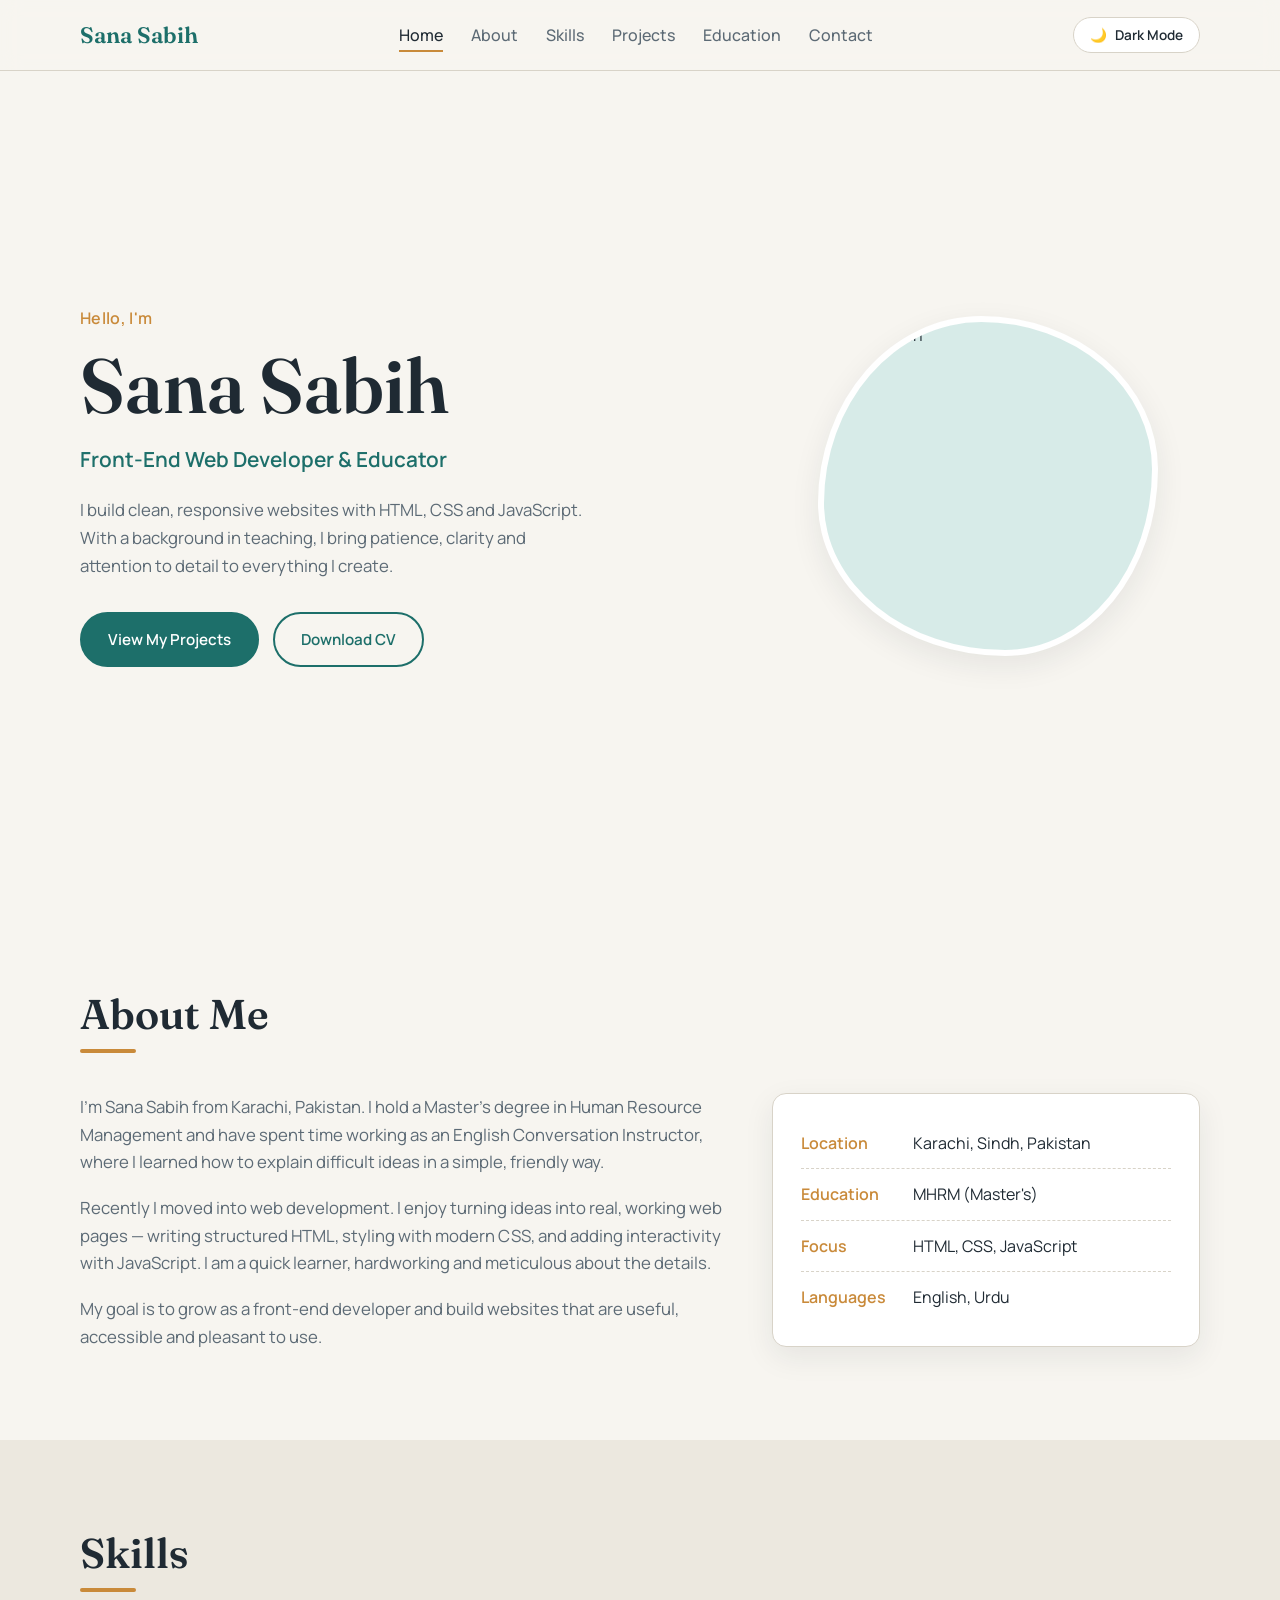
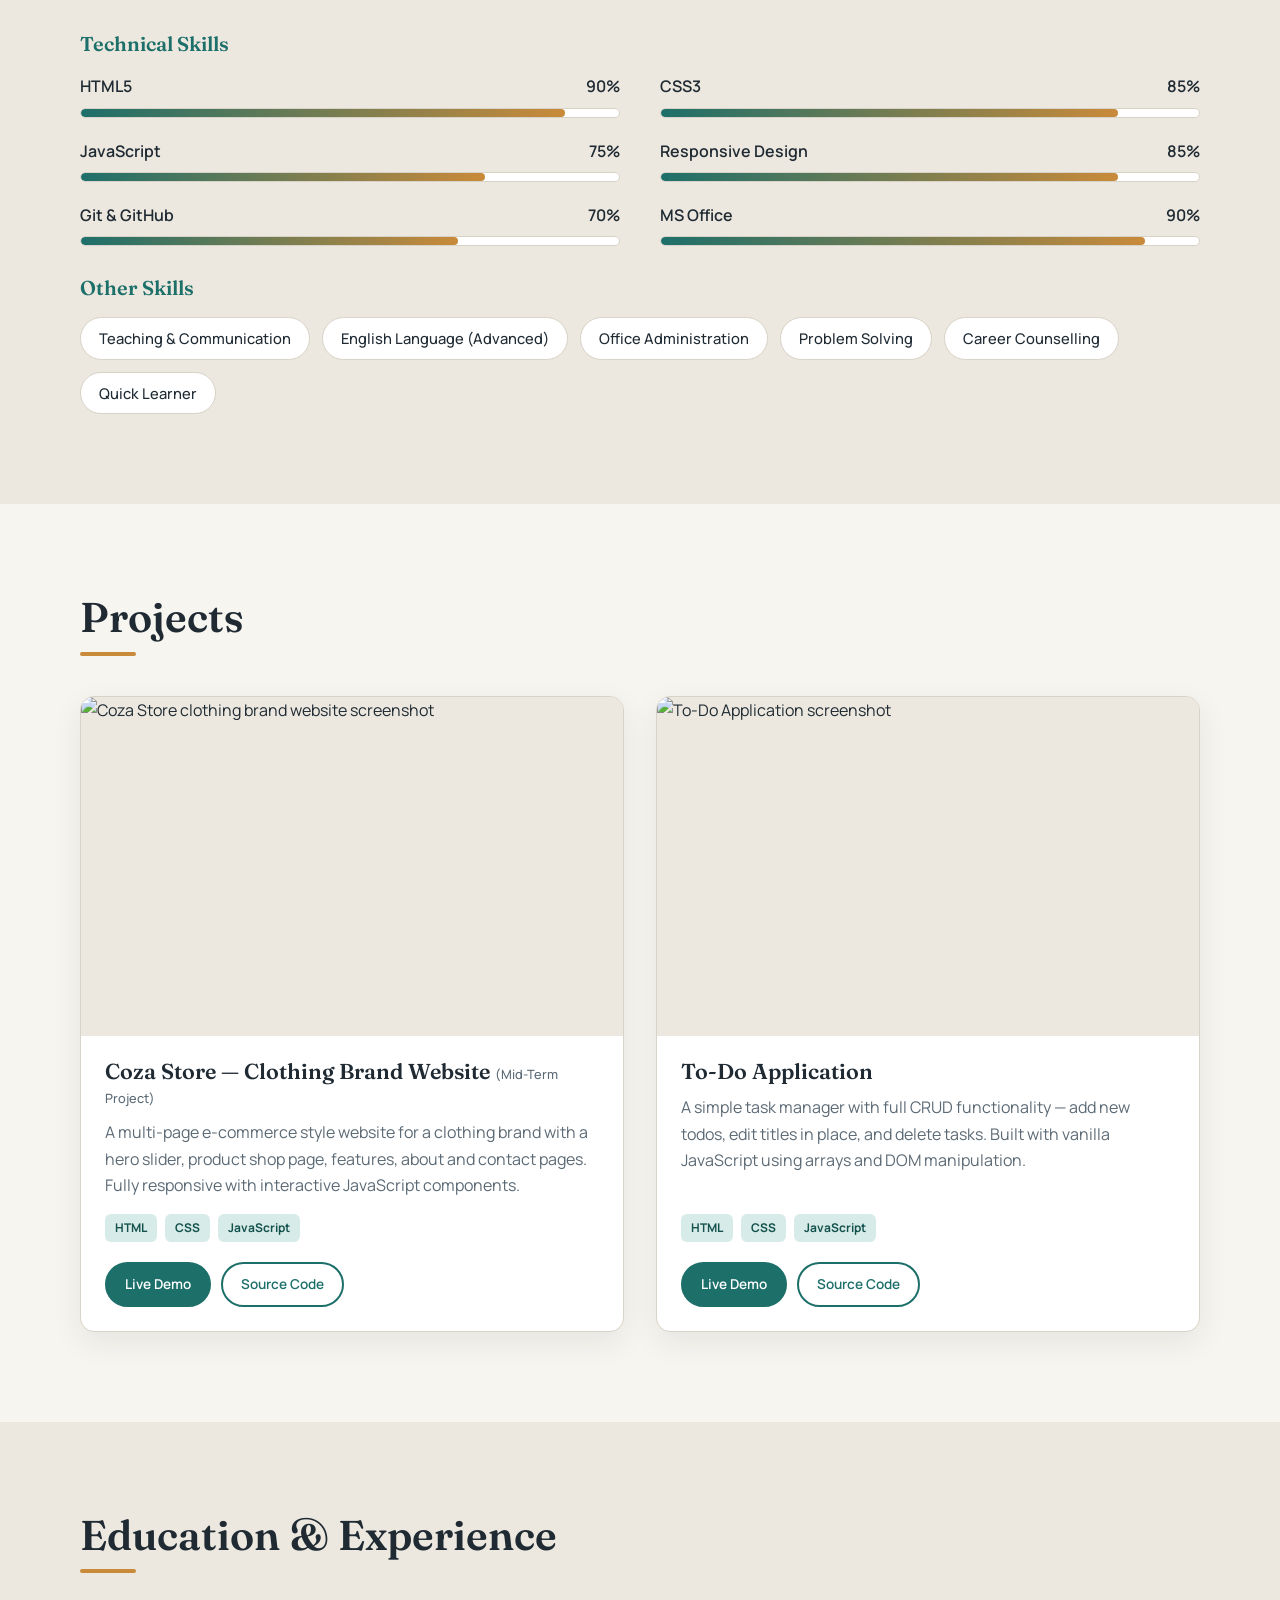
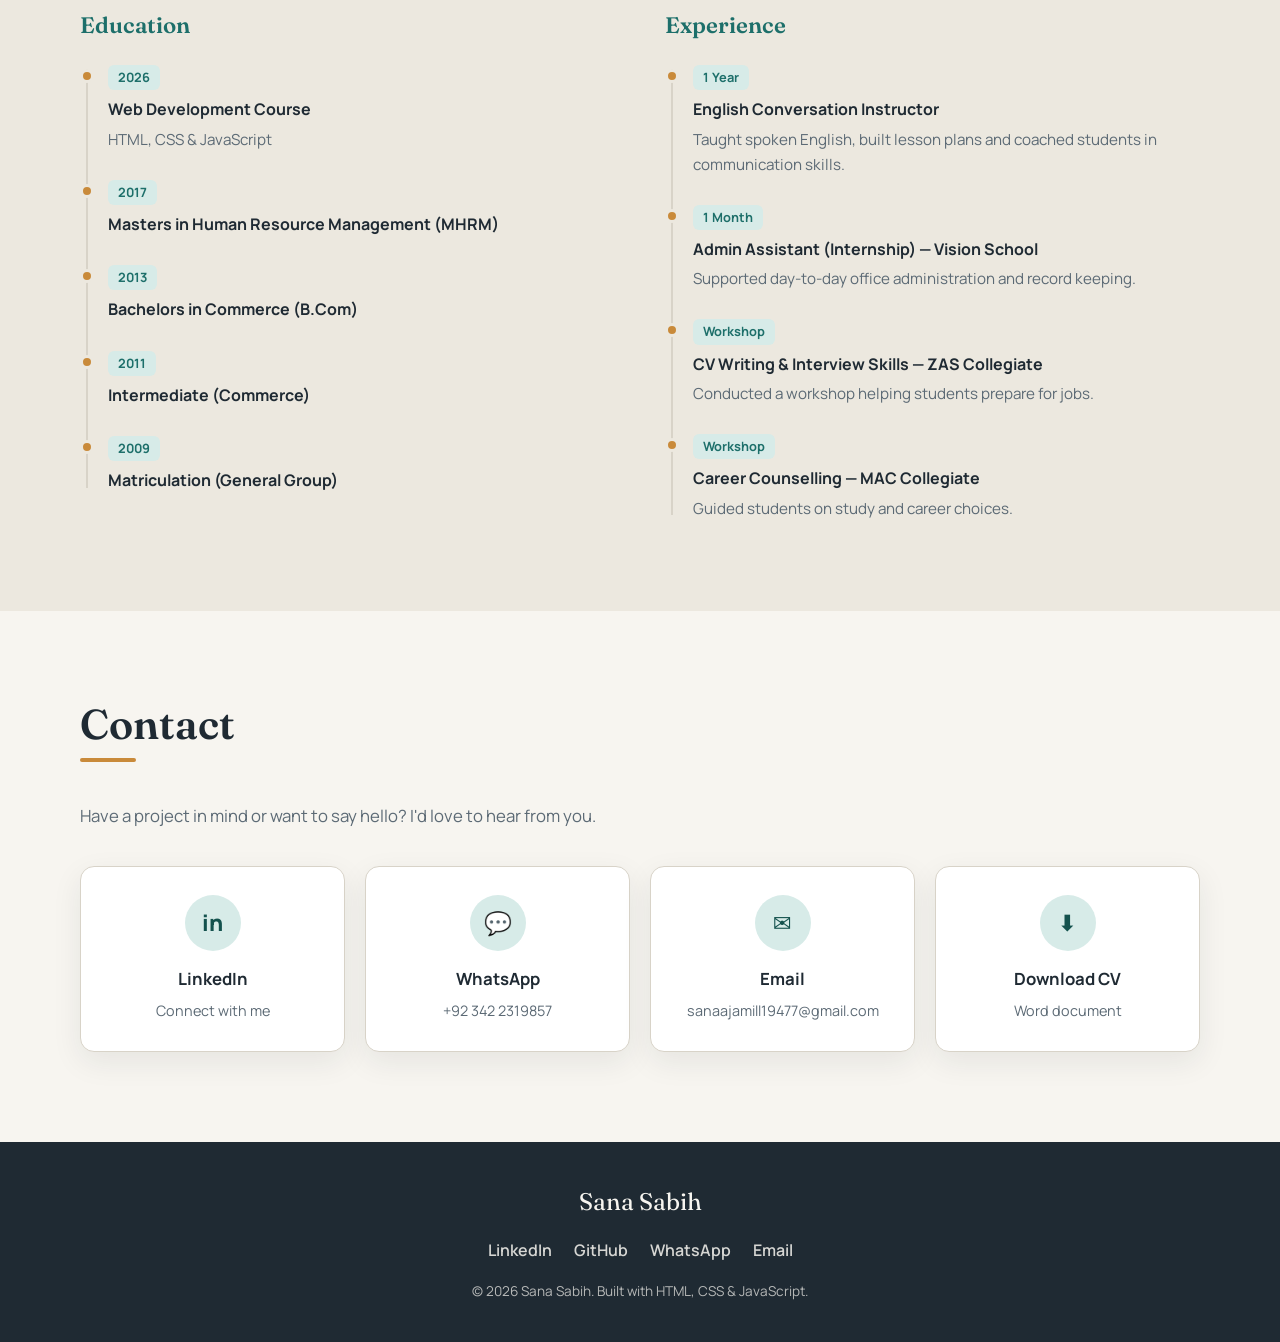
==== index.html @ d7977420 "sana portfolio" ====
<!DOCTYPE html>
<html lang="en">
<head>
  <meta charset="UTF-8">
  <meta name="viewport" content="width=device-width, initial-scale=1.0">
  <title>Sana Sabih — Portfolio</title>
  <meta name="description" content="Personal portfolio of Sana Sabih — educator turned front-end web developer. HTML, CSS and JavaScript projects.">
  <link rel="preconnect" href="https://fonts.googleapis.com">
  <link href="https://fonts.googleapis.com/css2?family=Fraunces:opsz,wght@9..144,500;9..144,600&family=Manrope:wght@400;500;600;700&display=swap" rel="stylesheet">
  <link rel="stylesheet" href="style.css">
</head>
<body>

  <!-- ===================== HEADER / NAVBAR ===================== -->
  <header class="site-header">
    <nav class="nav container">
      <a href="#home" class="brand">Sana Sabih</a>

      <ul class="nav-links" id="navLinks">
        <li><a href="#home">Home</a></li>
        <li><a href="#about">About</a></li>
        <li><a href="#skills">Skills</a></li>
        <li><a href="#projects">Projects</a></li>
        <li><a href="#education">Education</a></li>
        <li><a href="#contact">Contact</a></li>
      </ul>

      <div class="nav-actions">
        <button class="theme-toggle" id="themeToggle" aria-label="Toggle dark or light mode">
          <span class="theme-icon" aria-hidden="true">🌙</span>
          <span class="theme-label">Dark Mode</span>
        </button>
        <button class="menu-btn" id="menuBtn" aria-label="Open menu" aria-expanded="false">
          <span></span><span></span><span></span>
        </button>
      </div>
    </nav>
  </header>

  <main>

    <!-- ===================== HOME ===================== -->
    <section id="home" class="hero">
      <div class="container hero-grid">
        <div class="hero-text">
          <p class="hero-greeting">Hello, I'm</p>
          <h1 class="hero-name">Sana Sabih</h1>
          <p class="hero-role">Front-End Web Developer &amp; Educator</p>
          <p class="hero-intro">
            I build clean, responsive websites with HTML, CSS and JavaScript.
            With a background in teaching, I bring patience, clarity and
            attention to detail to everything I create.
          </p>
          <div class="hero-buttons">
            <a href="#projects" class="btn btn-primary">View My Projects</a>
            <a href="cv/Sana_Sabih_CV.docx" download class="btn btn-outline">Download CV</a>
          </div>
        </div>

        <div class="hero-photo">
          <!-- Replace images/profile.jpg with your own photo -->
          <img src="images/profile.svg" alt="Sana Sabih" id="profilePhoto">
        </div>
      </div>
    </section>

    <!-- ===================== ABOUT ===================== -->
    <section id="about" class="section">
      <div class="container">
        <h2 class="section-title">About Me</h2>
        <div class="about-grid">
          <div class="about-text">
            <p>
              I'm Sana Sabih from Karachi, Pakistan. I hold a Master's degree in
              Human Resource Management and have spent time working as an English
              Conversation Instructor, where I learned how to explain difficult
              ideas in a simple, friendly way.
            </p>
            <p>
              Recently I moved into web development. I enjoy turning ideas into
              real, working web pages — writing structured HTML, styling with
              modern CSS, and adding interactivity with JavaScript. I am a quick
              learner, hardworking and meticulous about the details.
            </p>
            <p>
              My goal is to grow as a front-end developer and build websites
              that are useful, accessible and pleasant to use.
            </p>
          </div>
          <ul class="about-facts">
            <li><span>Location</span> Karachi, Sindh, Pakistan</li>
            <li><span>Education</span> MHRM (Master's)</li>
            <li><span>Focus</span> HTML, CSS, JavaScript</li>
            <li><span>Languages</span> English, Urdu</li>
          </ul>
        </div>
      </div>
    </section>

    <!-- ===================== SKILLS ===================== -->
    <section id="skills" class="section section-alt">
      <div class="container">
        <h2 class="section-title">Skills</h2>

        <h3 class="skills-group-title">Technical Skills</h3>
        <div class="skills-grid">
          <div class="skill">
            <div class="skill-head"><span>HTML5</span><span>90%</span></div>
            <div class="bar"><div class="bar-fill" style="--w: 90%"></div></div>
          </div>
          <div class="skill">
            <div class="skill-head"><span>CSS3</span><span>85%</span></div>
            <div class="bar"><div class="bar-fill" style="--w: 85%"></div></div>
          </div>
          <div class="skill">
            <div class="skill-head"><span>JavaScript</span><span>75%</span></div>
            <div class="bar"><div class="bar-fill" style="--w: 75%"></div></div>
          </div>
          <div class="skill">
            <div class="skill-head"><span>Responsive Design</span><span>85%</span></div>
            <div class="bar"><div class="bar-fill" style="--w: 85%"></div></div>
          </div>
          <div class="skill">
            <div class="skill-head"><span>Git &amp; GitHub</span><span>70%</span></div>
            <div class="bar"><div class="bar-fill" style="--w: 70%"></div></div>
          </div>
          <div class="skill">
            <div class="skill-head"><span>MS Office</span><span>90%</span></div>
            <div class="bar"><div class="bar-fill" style="--w: 90%"></div></div>
          </div>
        </div>

        <h3 class="skills-group-title">Other Skills</h3>
        <ul class="tags">
          <li>Teaching &amp; Communication</li>
          <li>English Language (Advanced)</li>
          <li>Office Administration</li>
          <li>Problem Solving</li>
          <li>Career Counselling</li>
          <li>Quick Learner</li>
        </ul>
      </div>
    </section>

    <!-- ===================== PROJECTS ===================== -->
    <section id="projects" class="section">
      <div class="container">
        <h2 class="section-title">Projects</h2>
        <div class="projects-grid">

          <!-- Mid-Term Exam Project -->
          <article class="project-card">
            <div class="project-img">
              <img src="images/midterm.png" alt="Coza Store clothing brand website screenshot">
            </div>
            <div class="project-body">
              <h3>Coza Store — Clothing Brand Website <small>(Mid-Term Project)</small></h3>
              <p>
                A multi-page e-commerce style website for a clothing brand with
                a hero slider, product shop page, features, about and contact
                pages. Fully responsive with interactive JavaScript components.
              </p>
              <ul class="project-tech">
                <li>HTML</li><li>CSS</li><li>JavaScript</li>
              </ul>
              <div class="project-links">
                <a href="projects/clothing-brand/index.html" class="btn btn-primary btn-sm" target="_blank" rel="noopener">Live Demo</a>
                <a href="#" class="btn btn-outline btn-sm" target="_blank" rel="noopener">Source Code</a>
              </div>
            </div>
          </article>

          <!-- To-Do Application -->
          <article class="project-card">
            <div class="project-img">
              <img src="images/todo-app.png" alt="To-Do Application screenshot">
            </div>
            <div class="project-body">
              <h3>To-Do Application</h3>
              <p>
                A simple task manager with full CRUD functionality — add new
                todos, edit titles in place, and delete tasks. Built with
                vanilla JavaScript using arrays and DOM manipulation.
              </p>
              <ul class="project-tech">
                <li>HTML</li><li>CSS</li><li>JavaScript</li>
              </ul>
              <div class="project-links">
                <a href="projects/todo-app/index.html" class="btn btn-primary btn-sm" target="_blank" rel="noopener">Live Demo</a>
                <a href="#" class="btn btn-outline btn-sm" target="_blank" rel="noopener">Source Code</a>
              </div>
            </div>
          </article>

        </div>
      </div>
    </section>

    <!-- ===================== EDUCATION / EXPERIENCE ===================== -->
    <section id="education" class="section section-alt">
      <div class="container">
        <h2 class="section-title">Education &amp; Experience</h2>

        <div class="timeline-grid">
          <div>
            <h3 class="timeline-heading">Education</h3>
            <ol class="timeline">
              <li>
                <time>2026</time>
                <strong>Web Development Course</strong>
                <span>HTML, CSS &amp; JavaScript</span>
              </li>
              <li>
                <time>2017</time>
                <strong>Masters in Human Resource Management (MHRM)</strong>
              </li>
              <li>
                <time>2013</time>
                <strong>Bachelors in Commerce (B.Com)</strong>
              </li>
              <li>
                <time>2011</time>
                <strong>Intermediate (Commerce)</strong>
              </li>
              <li>
                <time>2009</time>
                <strong>Matriculation (General Group)</strong>
              </li>
            </ol>
          </div>

          <div>
            <h3 class="timeline-heading">Experience</h3>
            <ol class="timeline">
              <li>
                <time>1 Year</time>
                <strong>English Conversation Instructor</strong>
                <span>Taught spoken English, built lesson plans and coached students in communication skills.</span>
              </li>
              <li>
                <time>1 Month</time>
                <strong>Admin Assistant (Internship) — Vision School</strong>
                <span>Supported day-to-day office administration and record keeping.</span>
              </li>
              <li>
                <time>Workshop</time>
                <strong>CV Writing &amp; Interview Skills — ZAS Collegiate</strong>
                <span>Conducted a workshop helping students prepare for jobs.</span>
              </li>
              <li>
                <time>Workshop</time>
                <strong>Career Counselling — MAC Collegiate</strong>
                <span>Guided students on study and career choices.</span>
              </li>
            </ol>
          </div>
        </div>
      </div>
    </section>

    <!-- ===================== CONTACT ===================== -->
    <section id="contact" class="section">
      <div class="container">
        <h2 class="section-title">Contact</h2>
        <p class="contact-intro">
          Have a project in mind or want to say hello? I'd love to hear from you.
        </p>

        <div class="contact-grid">
          <!-- Put your LinkedIn profile URL here -->
          <a class="contact-card" href="https://www.linkedin.com/in/sana-jamil" target="_blank" rel="noopener">
            <span class="contact-icon">in</span>
            <strong>LinkedIn</strong>
            <span>Connect with me</span>
          </a>

          <a class="contact-card" href="https://wa.me/923422319857" target="_blank" rel="noopener">
            <span class="contact-icon">💬</span>
            <strong>WhatsApp</strong>
            <span>+92 342 2319857</span>
          </a>

          <!-- Put your email address here -->
          <a class="contact-card" href="mailto:sanaajamill19477@gmail.com">
            <span class="contact-icon">✉</span>
            <strong>Email</strong>
            <span>sanaajamill19477@gmail.com</span>
          </a>

          <a class="contact-card" href="cv/Sana_Sabih_CV.docx" download>
            <span class="contact-icon">⬇</span>
            <strong>Download CV</strong>
            <span>Word document</span>
          </a>
        </div>
      </div>
    </section>

  </main>

  <!-- ===================== FOOTER ===================== -->
  <footer class="site-footer">
    <div class="container footer-grid">
      <p class="footer-name">Sana Sabih</p>
      <ul class="social-links">
        <li><a href="https://www.linkedin.com/in/sana-jamil" target="_blank" rel="noopener">LinkedIn</a></li>
        <li><a href="https://github.com/" target="_blank" rel="noopener">GitHub</a></li>
        <li><a href="https://wa.me/923422319857" target="_blank" rel="noopener">WhatsApp</a></li>
        <li><a href="mailto:sanaajamill19477@gmail.com">Email</a></li>
      </ul>
      <p class="footer-copy">&copy; <span id="year"></span> Sana Sabih. Built with HTML, CSS &amp; JavaScript.</p>
    </div>
  </footer>

  <a href="#home" class="back-to-top" id="backToTop" aria-label="Back to top">↑</a>

  <script src="script.js"></script>
</body>
</html>
---- style.css ----
/* =========================================================
   Sana Sabih — Portfolio Stylesheet
   Sections: Variables · Base · Header · Hero · Sections ·
             Skills · Projects · Timeline · Contact · Footer ·
             Responsive
   ========================================================= */

/* ---------- 1. Theme variables ---------- */
:root {
  --bg: #f7f5f0;
  --bg-alt: #ece8df;
  --surface: #ffffff;
  --text: #1f2a33;
  --text-muted: #5c6a75;
  --primary: #1d6f6a;
  --primary-dark: #14524e;
  --primary-soft: #d7ebe8;
  --accent: #c98a3a;
  --border: #d8d3c8;
  --shadow: 0 10px 30px rgba(31, 42, 51, 0.08);
  --radius: 14px;
  --font-body: "Manrope", system-ui, sans-serif;
  --font-display: "Fraunces", Georgia, serif;
}

body.dark {
  --bg: #0f1a1d;
  --bg-alt: #152327;
  --surface: #1b2c31;
  --text: #edf2f1;
  --text-muted: #a3b3b6;
  --primary: #4fc3b5;
  --primary-dark: #7dd8cc;
  --primary-soft: #1e3d3c;
  --accent: #e0a85a;
  --border: #2a3f44;
  --shadow: 0 10px 30px rgba(0, 0, 0, 0.35);
}

/* ---------- 2. Base ---------- */
*,
*::before,
*::after { box-sizing: border-box; margin: 0; padding: 0; }

html { scroll-behavior: smooth; scroll-padding-top: 80px; }

body {
  font-family: var(--font-body);
  background: var(--bg);
  color: var(--text);
  line-height: 1.65;
  transition: background-color 0.3s ease, color 0.3s ease;
}

img { max-width: 100%; display: block; }
a { color: inherit; text-decoration: none; }
ul, ol { list-style: none; }

.container {
  width: min(1120px, 92%);
  margin: 0 auto;
}

h1, h2, h3 { font-family: var(--font-display); line-height: 1.15; font-weight: 600; }

.section { padding: 90px 0; }
.section-alt { background: var(--bg-alt); transition: background-color 0.3s ease; }

.section-title {
  font-size: clamp(2rem, 4vw, 2.6rem);
  margin-bottom: 40px;
  position: relative;
  padding-bottom: 14px;
}
.section-title::after {
  content: "";
  position: absolute;
  left: 0; bottom: 0;
  width: 56px; height: 4px;
  background: var(--accent);
  border-radius: 2px;
}

/* Buttons */
.btn {
  display: inline-block;
  padding: 13px 26px;
  border-radius: 999px;
  font-weight: 600;
  font-size: 0.95rem;
  border: 2px solid var(--primary);
  transition: transform 0.2s ease, background-color 0.2s ease, color 0.2s ease;
  cursor: pointer;
}
.btn:hover { transform: translateY(-2px); }
.btn-primary { background: var(--primary); color: #fff; }
.btn-primary:hover { background: var(--primary-dark); border-color: var(--primary-dark); }
.btn-outline { background: transparent; color: var(--primary); }
.btn-outline:hover { background: var(--primary-soft); }
.btn-sm { padding: 9px 18px; font-size: 0.85rem; }
body.dark .btn-primary { color: #0f1a1d; }

/* ---------- 3. Header ---------- */
.site-header {
  position: sticky;
  top: 0;
  z-index: 100;
  background: color-mix(in srgb, var(--bg) 88%, transparent);
  backdrop-filter: blur(10px);
  border-bottom: 1px solid var(--border);
  transition: background-color 0.3s ease;
}

.nav {
  display: flex;
  align-items: center;
  justify-content: space-between;
  height: 70px;
  gap: 20px;
}

.brand {
  font-family: var(--font-display);
  font-size: 1.4rem;
  font-weight: 600;
  color: var(--primary);
}

.nav-links { display: flex; gap: 28px; }
.nav-links a {
  font-weight: 500;
  color: var(--text-muted);
  position: relative;
  padding: 4px 0;
}
.nav-links a::after {
  content: "";
  position: absolute;
  left: 0; bottom: -2px;
  width: 0; height: 2px;
  background: var(--accent);
  transition: width 0.25s ease;
}
.nav-links a:hover,
.nav-links a.active { color: var(--text); }
.nav-links a:hover::after,
.nav-links a.active::after { width: 100%; }

.nav-actions { display: flex; align-items: center; gap: 12px; }

.theme-toggle {
  display: flex;
  align-items: center;
  gap: 8px;
  padding: 8px 16px;
  border-radius: 999px;
  border: 1px solid var(--border);
  background: var(--surface);
  color: var(--text);
  font-family: inherit;
  font-size: 0.85rem;
  font-weight: 600;
  cursor: pointer;
  transition: background-color 0.3s ease, transform 0.2s ease;
}
.theme-toggle:hover { transform: scale(1.04); }

.menu-btn {
  display: none;
  flex-direction: column;
  gap: 5px;
  background: none;
  border: none;
  cursor: pointer;
  padding: 6px;
}
.menu-btn span {
  width: 24px; height: 2px;
  background: var(--text);
  border-radius: 2px;
  transition: transform 0.3s ease, opacity 0.3s ease;
}
.menu-btn.open span:nth-child(1) { transform: translateY(7px) rotate(45deg); }
.menu-btn.open span:nth-child(2) { opacity: 0; }
.menu-btn.open span:nth-child(3) { transform: translateY(-7px) rotate(-45deg); }

/* ---------- 4. Hero ---------- */
.hero {
  min-height: calc(100vh - 70px);
  display: flex;
  align-items: center;
  padding: 60px 0;
}

.hero-grid {
  display: grid;
  grid-template-columns: 1.2fr 0.8fr;
  align-items: center;
  gap: 60px;
}

.hero-greeting {
  color: var(--accent);
  font-weight: 600;
  letter-spacing: 0.02em;
  margin-bottom: 10px;
}
.hero-name {
  font-size: clamp(2.8rem, 7vw, 4.8rem);
  margin-bottom: 12px;
}
.hero-role {
  font-size: 1.3rem;
  color: var(--primary);
  font-weight: 600;
  margin-bottom: 20px;
}
.hero-intro {
  color: var(--text-muted);
  max-width: 520px;
  margin-bottom: 32px;
  font-size: 1.05rem;
}
.hero-buttons { display: flex; gap: 14px; flex-wrap: wrap; }

.hero-photo { display: flex; justify-content: center; }
.hero-photo img {
  width: min(340px, 80vw);
  aspect-ratio: 1;
  object-fit: cover;
  border-radius: 48% 52% 45% 55% / 55% 45% 55% 45%;
  border: 6px solid var(--surface);
  box-shadow: var(--shadow);
  background: var(--primary-soft);
}

/* ---------- 5. About ---------- */
.about-grid {
  display: grid;
  grid-template-columns: 1.5fr 1fr;
  gap: 50px;
  align-items: start;
}
.about-text p { margin-bottom: 18px; color: var(--text-muted); font-size: 1.05rem; }
.about-text p:last-child { margin-bottom: 0; }

.about-facts {
  background: var(--surface);
  border: 1px solid var(--border);
  border-radius: var(--radius);
  padding: 24px 28px;
  box-shadow: var(--shadow);
}
.about-facts li {
  display: grid;
  grid-template-columns: 100px 1fr;
  gap: 12px;
  padding: 12px 0;
  border-bottom: 1px dashed var(--border);
}
.about-facts li:last-child { border-bottom: none; }
.about-facts li span { color: var(--accent); font-weight: 600; }

/* ---------- 6. Skills ---------- */
.skills-group-title {
  font-size: 1.25rem;
  margin: 30px 0 18px;
  color: var(--primary);
}
.skills-group-title:first-of-type { margin-top: 0; }

.skills-grid {
  display: grid;
  grid-template-columns: repeat(2, 1fr);
  gap: 20px 40px;
}
.skill-head {
  display: flex;
  justify-content: space-between;
  font-weight: 600;
  margin-bottom: 8px;
}
.bar {
  height: 10px;
  background: var(--surface);
  border: 1px solid var(--border);
  border-radius: 999px;
  overflow: hidden;
}
.bar-fill {
  height: 100%;
  width: 0;
  background: linear-gradient(90deg, var(--primary), var(--accent));
  border-radius: 999px;
  transition: width 1.2s cubic-bezier(0.22, 1, 0.36, 1);
}
.bar-fill.animate { width: var(--w); }

.tags { display: flex; flex-wrap: wrap; gap: 12px; }
.tags li {
  padding: 8px 18px;
  border-radius: 999px;
  background: var(--surface);
  border: 1px solid var(--border);
  font-weight: 500;
  font-size: 0.92rem;
}

/* ---------- 7. Projects ---------- */
.projects-grid {
  display: grid;
  grid-template-columns: repeat(2, 1fr);
  gap: 32px;
}

.project-card {
  background: var(--surface);
  border: 1px solid var(--border);
  border-radius: var(--radius);
  overflow: hidden;
  box-shadow: var(--shadow);
  display: flex;
  flex-direction: column;
  transition: transform 0.25s ease, box-shadow 0.25s ease;
}
.project-card:hover { transform: translateY(-6px); }

.project-img { aspect-ratio: 16 / 10; overflow: hidden; background: var(--bg-alt); }
.project-img img { width: 100%; height: 100%; object-fit: cover; object-position: top; transition: transform 0.4s ease; }
.project-card:hover .project-img img { transform: scale(1.04); }

.project-body { padding: 24px; display: flex; flex-direction: column; flex: 1; }
.project-body h3 { font-size: 1.35rem; margin-bottom: 10px; }
.project-body h3 small { font-family: var(--font-body); font-size: 0.8rem; color: var(--text-muted); font-weight: 500; }
.project-body p { color: var(--text-muted); margin-bottom: 16px; flex: 1; }

.project-tech { display: flex; gap: 8px; flex-wrap: wrap; margin-bottom: 20px; }
.project-tech li {
  font-size: 0.75rem;
  font-weight: 700;
  padding: 4px 10px;
  border-radius: 6px;
  background: var(--primary-soft);
  color: var(--primary-dark);
}
.project-links { display: flex; gap: 10px; flex-wrap: wrap; }

/* ---------- 8. Education / Experience timeline ---------- */
.timeline-grid {
  display: grid;
  grid-template-columns: 1fr 1fr;
  gap: 50px;
}
.timeline-heading { font-size: 1.4rem; margin-bottom: 24px; color: var(--primary); }

.timeline { position: relative; padding-left: 28px; }
.timeline::before {
  content: "";
  position: absolute;
  left: 6px; top: 6px; bottom: 6px;
  width: 2px;
  background: var(--border);
}
.timeline li { position: relative; padding-bottom: 26px; }
.timeline li:last-child { padding-bottom: 0; }
.timeline li::before {
  content: "";
  position: absolute;
  left: -28px; top: 6px;
  width: 14px; height: 14px;
  border-radius: 50%;
  background: var(--accent);
  border: 3px solid var(--bg-alt);
}
.timeline time {
  display: inline-block;
  font-size: 0.8rem;
  font-weight: 700;
  color: var(--primary);
  background: var(--primary-soft);
  padding: 2px 10px;
  border-radius: 6px;
  margin-bottom: 6px;
}
.timeline strong { display: block; font-weight: 700; }
.timeline span { display: block; color: var(--text-muted); font-size: 0.95rem; margin-top: 4px; }

/* ---------- 9. Contact ---------- */
.contact-intro { color: var(--text-muted); font-size: 1.05rem; margin-bottom: 36px; max-width: 560px; }

.contact-grid {
  display: grid;
  grid-template-columns: repeat(4, 1fr);
  gap: 20px;
}
.contact-card {
  background: var(--surface);
  border: 1px solid var(--border);
  border-radius: var(--radius);
  padding: 28px 20px;
  text-align: center;
  display: flex;
  flex-direction: column;
  align-items: center;
  gap: 6px;
  box-shadow: var(--shadow);
  transition: transform 0.25s ease, border-color 0.25s ease;
}
.contact-card:hover { transform: translateY(-5px); border-color: var(--primary); }
.contact-icon {
  width: 56px; height: 56px;
  border-radius: 50%;
  display: grid;
  place-items: center;
  background: var(--primary-soft);
  color: var(--primary-dark);
  font-size: 1.4rem;
  font-weight: 800;
  margin-bottom: 8px;
}
.contact-card strong { font-size: 1.05rem; }
.contact-card > span:last-child { color: var(--text-muted); font-size: 0.9rem; word-break: break-all; }

/* ---------- 10. Footer ---------- */
.site-footer {
  background: var(--text);
  color: var(--bg);
  padding: 40px 0;
  transition: background-color 0.3s ease;
}
body.dark .site-footer { background: #0a1214; color: var(--text-muted); }

.footer-grid {
  display: flex;
  flex-direction: column;
  align-items: center;
  gap: 16px;
  text-align: center;
}
.footer-name { font-family: var(--font-display); font-size: 1.5rem; }
.social-links { display: flex; gap: 22px; flex-wrap: wrap; justify-content: center; }
.social-links a { font-weight: 600; opacity: 0.85; transition: opacity 0.2s ease, color 0.2s ease; }
.social-links a:hover { opacity: 1; color: var(--accent); }
.footer-copy { font-size: 0.85rem; opacity: 0.7; }

/* Back to top */
.back-to-top {
  position: fixed;
  right: 22px; bottom: 22px;
  width: 44px; height: 44px;
  border-radius: 50%;
  background: var(--primary);
  color: #fff;
  display: grid;
  place-items: center;
  font-size: 1.2rem;
  box-shadow: var(--shadow);
  opacity: 0;
  visibility: hidden;
  transition: opacity 0.3s ease, visibility 0.3s ease;
  z-index: 90;
}
.back-to-top.show { opacity: 1; visibility: visible; }

/* ---------- 11. Responsive ---------- */
@media (max-width: 992px) {
  .hero-grid { grid-template-columns: 1fr; text-align: center; gap: 40px; }
  .hero-text { order: 2; }
  .hero-photo { order: 1; }
  .hero-intro { margin-left: auto; margin-right: auto; }
  .hero-buttons { justify-content: center; }
  .contact-grid { grid-template-columns: repeat(2, 1fr); }
  .about-grid { grid-template-columns: 1fr; }
}

@media (max-width: 768px) {
  .section { padding: 64px 0; }

  .menu-btn { display: flex; }
  .theme-label { display: none; }
  .theme-toggle { padding: 8px 12px; }

  .nav-links {
    position: absolute;
    top: 70px; left: 0; right: 0;
    flex-direction: column;
    gap: 0;
    background: var(--surface);
    border-bottom: 1px solid var(--border);
    max-height: 0;
    overflow: hidden;
    transition: max-height 0.35s ease;
  }
  .nav-links.open { max-height: 400px; }
  .nav-links li a { display: block; padding: 14px 6%; border-top: 1px solid var(--border); }
  .nav-links a::after { display: none; }

  .skills-grid,
  .projects-grid,
  .timeline-grid { grid-template-columns: 1fr; }
  .timeline-grid { gap: 40px; }
}

@media (max-width: 480px) {
  .contact-grid { grid-template-columns: 1fr; }
  .about-facts li { grid-template-columns: 1fr; gap: 2px; }
  .hero-buttons .btn { width: 100%; text-align: center; }
}

/* Reduced motion */
@media (prefers-reduced-motion: reduce) {
  html { scroll-behavior: auto; }
  *, *::before, *::after { transition: none !important; animation: none !important; }
}
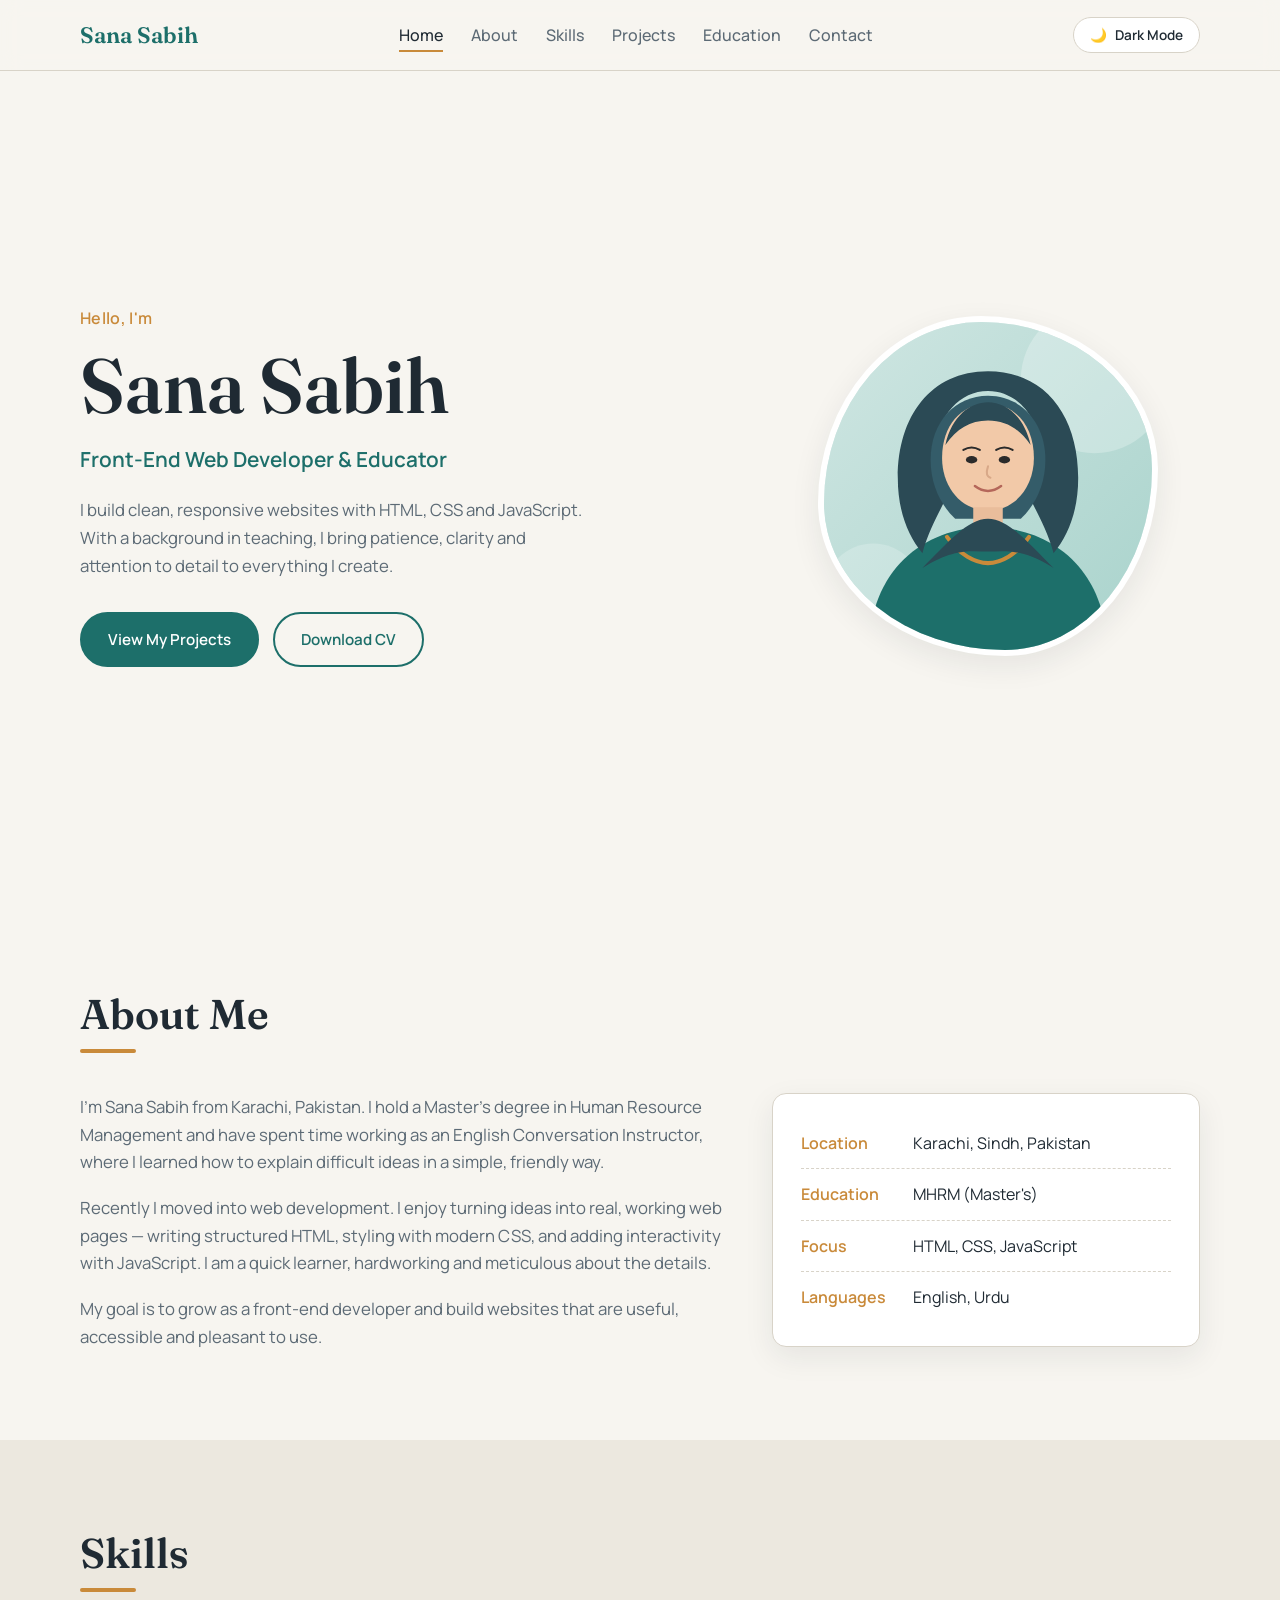
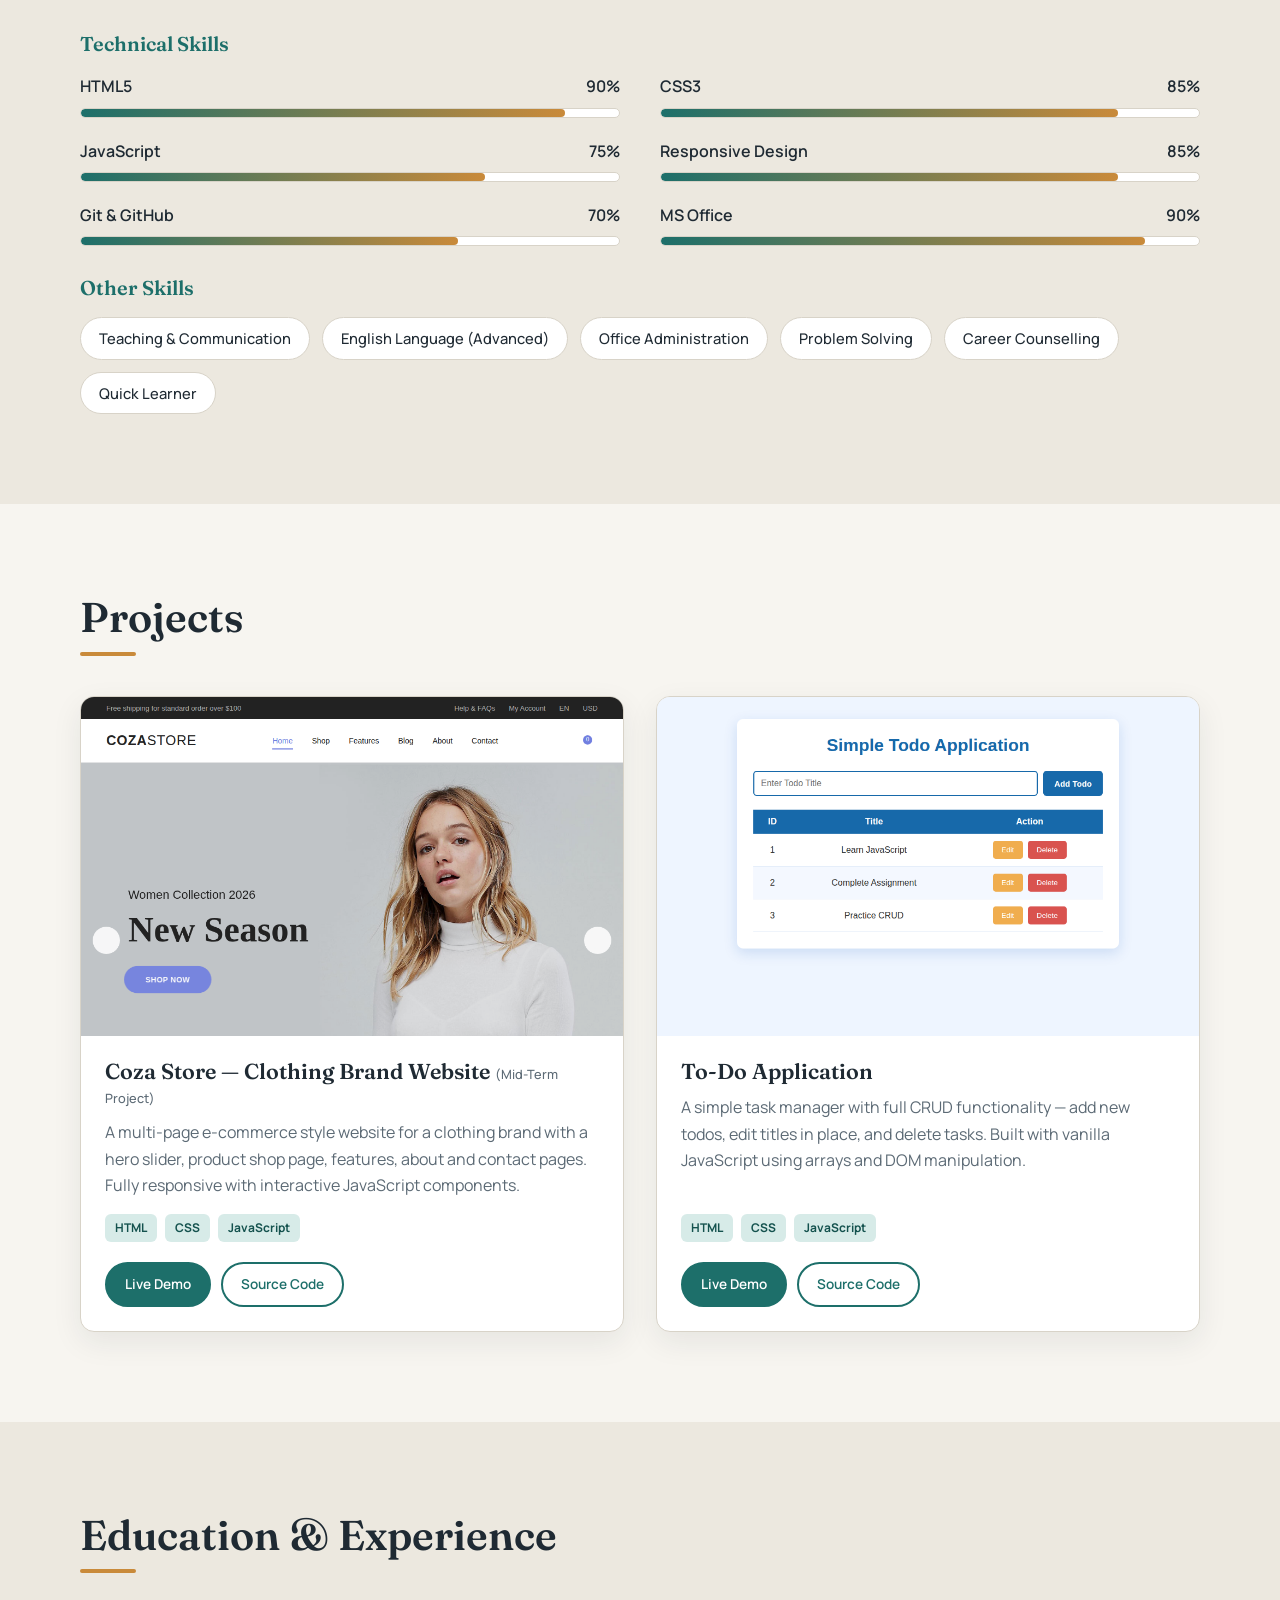
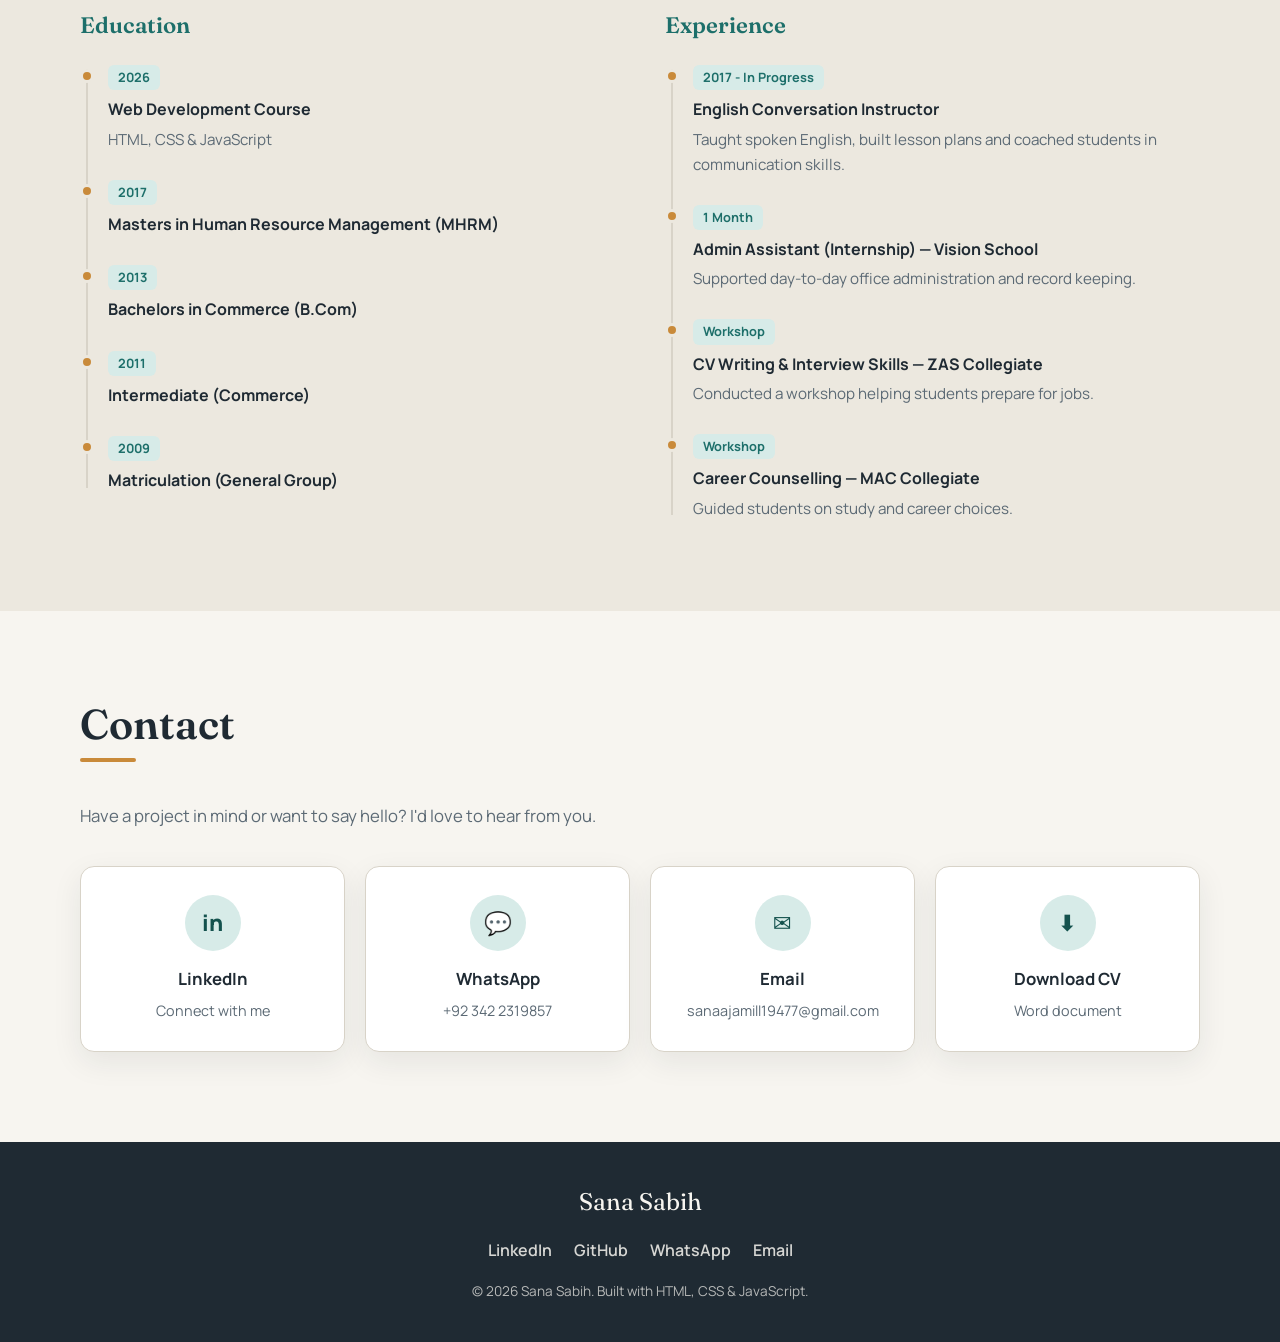
==== commit 33c281d1: "updated index.html" ====
--- a/index.html
+++ b/index.html
@@ -233,7 +233,7 @@
             <h3 class="timeline-heading">Experience</h3>
             <ol class="timeline">
               <li>
-                <time>1 Year</time>
+                <time>2017 - In Progress</time>
                 <strong>English Conversation Instructor</strong>
                 <span>Taught spoken English, built lesson plans and coached students in communication skills.</span>
               </li>
